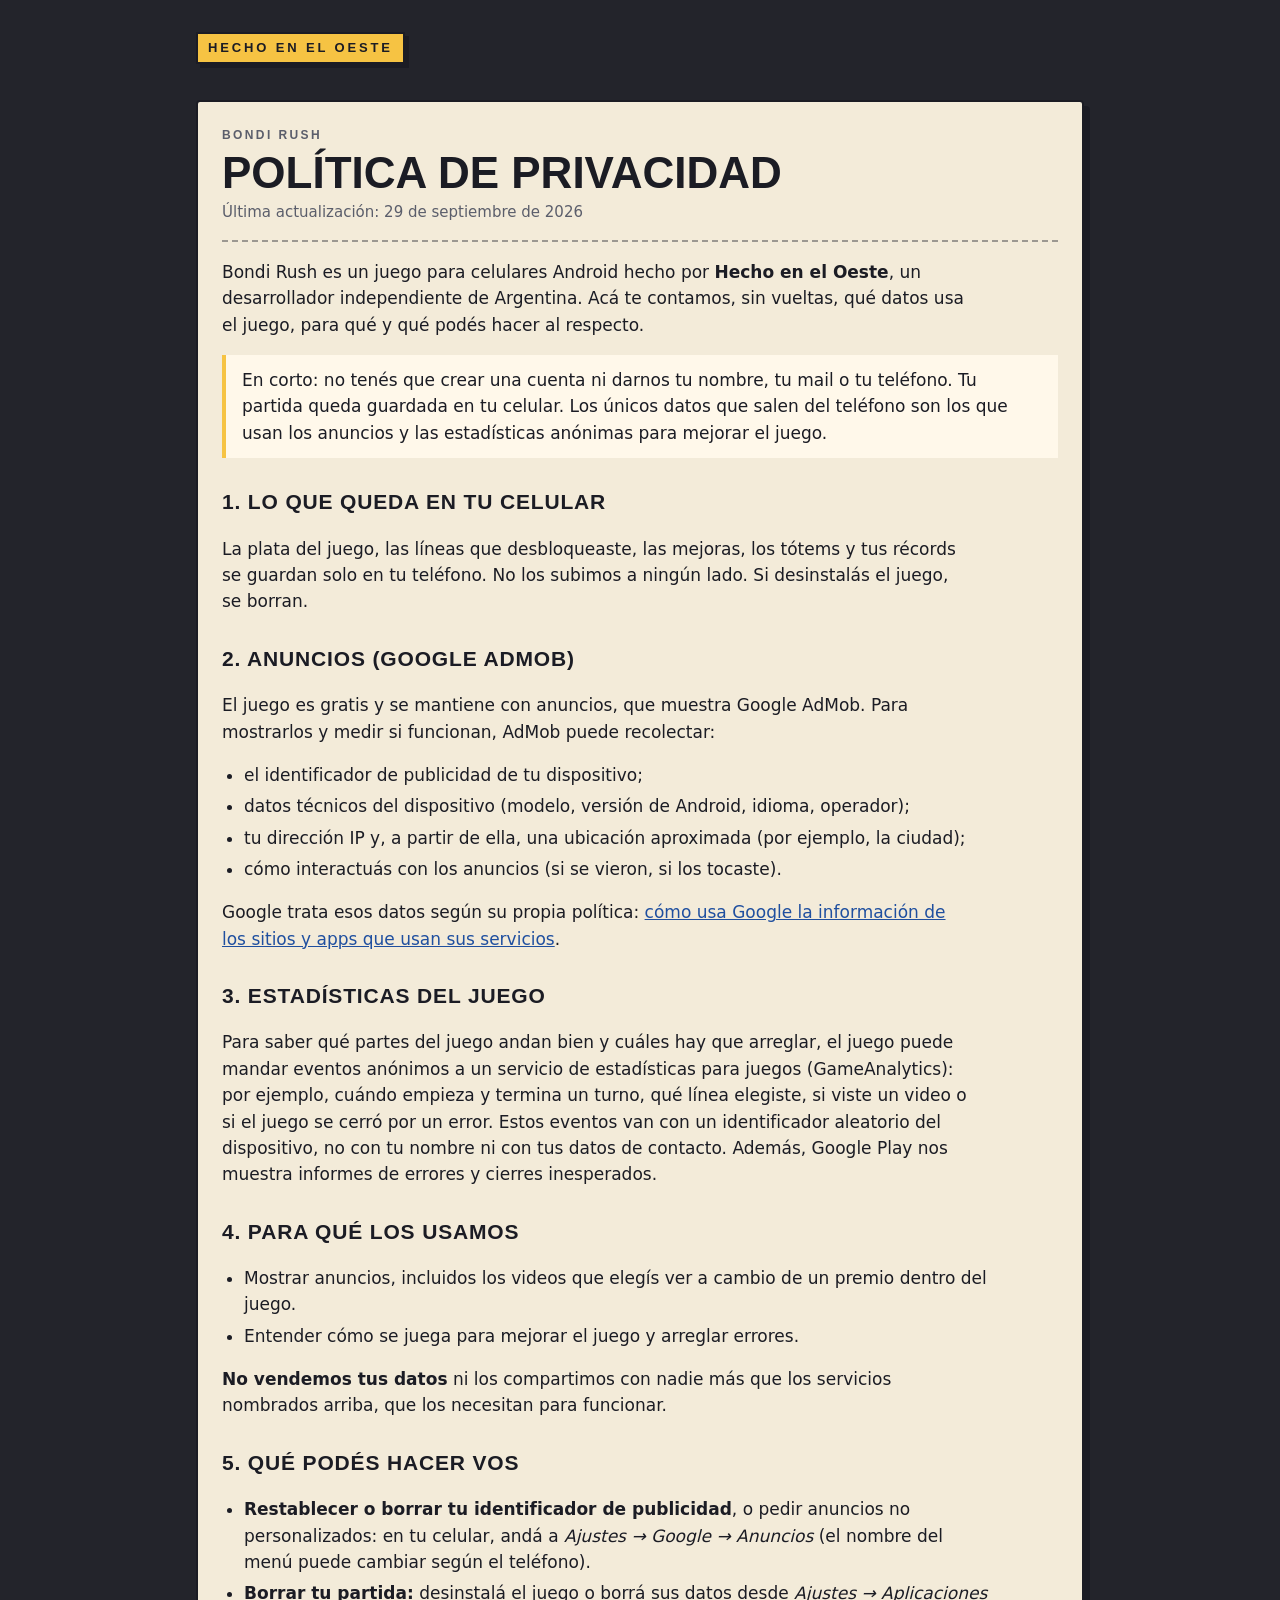
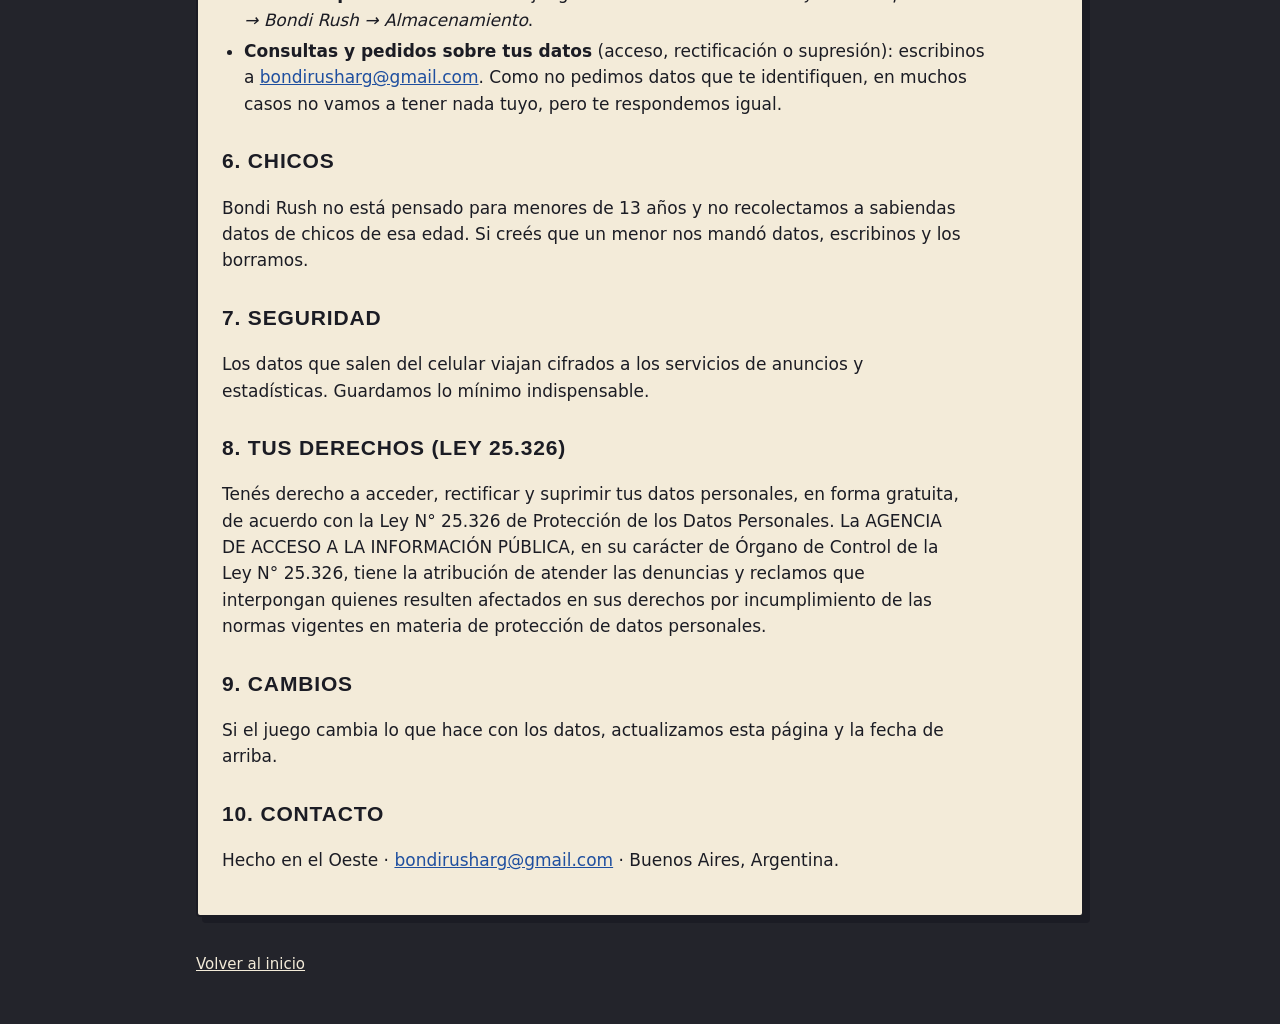
==== privacidad.html @ 9cf69bf5 "Web de Hecho en el Oeste y política de privacidad de Bondi Rush" ====
<!doctype html>
<html lang="es-AR">
<head>
  <meta charset="utf-8">
  <meta name="viewport" content="width=device-width, initial-scale=1">
  <title>Privacidad · Bondi Rush</title>
  <meta name="description" content="Política de privacidad de Bondi Rush, el juego de colectivos de Hecho en el Oeste.">
  <link rel="stylesheet" href="estilo.css">
</head>
<body>
  <main class="pagina">
    <a class="marca" href="./">
      <span class="sello">Hecho en el Oeste</span>
    </a>

    <article class="boleto legal">
      <p class="rubro">Bondi Rush</p>
      <h1>Política de privacidad</h1>
      <p class="fecha">Última actualización: 29 de septiembre de 2026</p>
      <hr class="cortado">

      <p>Bondi Rush es un juego para celulares Android hecho por <strong>Hecho en el Oeste</strong>, un desarrollador independiente de Argentina. Acá te contamos, sin vueltas, qué datos usa el juego, para qué y qué podés hacer al respecto.</p>

      <div class="nota">En corto: no tenés que crear una cuenta ni darnos tu nombre, tu mail o tu teléfono. Tu partida queda guardada en tu celular. Los únicos datos que salen del teléfono son los que usan los anuncios y las estadísticas anónimas para mejorar el juego.</div>

      <h2>1. Lo que queda en tu celular</h2>
      <p>La plata del juego, las líneas que desbloqueaste, las mejoras, los tótems y tus récords se guardan solo en tu teléfono. No los subimos a ningún lado. Si desinstalás el juego, se borran.</p>

      <h2>2. Anuncios (Google AdMob)</h2>
      <p>El juego es gratis y se mantiene con anuncios, que muestra Google AdMob. Para mostrarlos y medir si funcionan, AdMob puede recolectar:</p>
      <ul>
        <li>el identificador de publicidad de tu dispositivo;</li>
        <li>datos técnicos del dispositivo (modelo, versión de Android, idioma, operador);</li>
        <li>tu dirección IP y, a partir de ella, una ubicación aproximada (por ejemplo, la ciudad);</li>
        <li>cómo interactuás con los anuncios (si se vieron, si los tocaste).</li>
      </ul>
      <p>Google trata esos datos según su propia política: <a href="https://policies.google.com/technologies/partner-sites" rel="noopener">cómo usa Google la información de los sitios y apps que usan sus servicios</a>.</p>

      <h2>3. Estadísticas del juego</h2>
      <p>Para saber qué partes del juego andan bien y cuáles hay que arreglar, el juego puede mandar eventos anónimos a un servicio de estadísticas para juegos (GameAnalytics): por ejemplo, cuándo empieza y termina un turno, qué línea elegiste, si viste un video o si el juego se cerró por un error. Estos eventos van con un identificador aleatorio del dispositivo, no con tu nombre ni con tus datos de contacto. Además, Google Play nos muestra informes de errores y cierres inesperados.</p>

      <h2>4. Para qué los usamos</h2>
      <ul>
        <li>Mostrar anuncios, incluidos los videos que elegís ver a cambio de un premio dentro del juego.</li>
        <li>Entender cómo se juega para mejorar el juego y arreglar errores.</li>
      </ul>
      <p><strong>No vendemos tus datos</strong> ni los compartimos con nadie más que los servicios nombrados arriba, que los necesitan para funcionar.</p>

      <h2>5. Qué podés hacer vos</h2>
      <ul>
        <li><strong>Restablecer o borrar tu identificador de publicidad</strong>, o pedir anuncios no personalizados: en tu celular, andá a <em>Ajustes → Google → Anuncios</em> (el nombre del menú puede cambiar según el teléfono).</li>
        <li><strong>Borrar tu partida:</strong> desinstalá el juego o borrá sus datos desde <em>Ajustes → Aplicaciones → Bondi Rush → Almacenamiento</em>.</li>
        <li><strong>Consultas y pedidos sobre tus datos</strong> (acceso, rectificación o supresión): escribinos a <a href="mailto:bondirusharg@gmail.com">bondirusharg@gmail.com</a>. Como no pedimos datos que te identifiquen, en muchos casos no vamos a tener nada tuyo, pero te respondemos igual.</li>
      </ul>

      <h2>6. Chicos</h2>
      <p>Bondi Rush no está pensado para menores de 13 años y no recolectamos a sabiendas datos de chicos de esa edad. Si creés que un menor nos mandó datos, escribinos y los borramos.</p>

      <h2>7. Seguridad</h2>
      <p>Los datos que salen del celular viajan cifrados a los servicios de anuncios y estadísticas. Guardamos lo mínimo indispensable.</p>

      <h2>8. Tus derechos (Ley 25.326)</h2>
      <p>Tenés derecho a acceder, rectificar y suprimir tus datos personales, en forma gratuita, de acuerdo con la Ley N° 25.326 de Protección de los Datos Personales. La AGENCIA DE ACCESO A LA INFORMACIÓN PÚBLICA, en su carácter de Órgano de Control de la Ley N° 25.326, tiene la atribución de atender las denuncias y reclamos que interpongan quienes resulten afectados en sus derechos por incumplimiento de las normas vigentes en materia de protección de datos personales.</p>

      <h2>9. Cambios</h2>
      <p>Si el juego cambia lo que hace con los datos, actualizamos esta página y la fecha de arriba.</p>

      <h2>10. Contacto</h2>
      <p>Hecho en el Oeste · <a href="mailto:bondirusharg@gmail.com">bondirusharg@gmail.com</a> · Buenos Aires, Argentina.</p>
    </article>

    <footer class="pie">
      <a href="./">Volver al inicio</a>
    </footer>
  </main>
</body>
</html>
---- estilo.css ----
:root {
  --papel: #f3ebd9;
  --papel2: #fff8ea;
  --tinta: #1b1c24;
  --gris: #5b5e6b;
  --rojo: #d7372b;
  --ambar: #f6c343;
  --azul: #1f4f9f;
  --fondo: #23242b;
  --condensada: "Arial Narrow", "Roboto Condensed", "Helvetica Neue", Arial, sans-serif;
  --texto: system-ui, -apple-system, "Segoe UI", Roboto, Arial, sans-serif;
}

* { box-sizing: border-box; }

html { background: var(--fondo); }

body {
  margin: 0;
  background: var(--fondo);
  color: var(--tinta);
  font-family: var(--texto);
  font-size: 17px;
  line-height: 1.55;
}

a { color: var(--azul); }

.pagina {
  max-width: 920px;
  margin: 0 auto;
  padding: 32px 16px 48px;
}

/* ---------- marca ---------- */
.marca {
  display: inline-block;
  text-decoration: none;
  color: var(--papel);
}
.marca .sello {
  display: inline-block;
  background: var(--ambar);
  color: var(--tinta);
  border: 2px solid var(--tinta);
  box-shadow: 4px 4px 0 var(--tinta);
  font-family: var(--condensada);
  font-weight: 800;
  letter-spacing: .22em;
  font-size: 13px;
  padding: 4px 10px;
  text-transform: uppercase;
}
.marca .nombre {
  display: block;
  margin-top: 10px;
  font-family: var(--condensada);
  font-weight: 900;
  font-style: italic;
  text-transform: uppercase;
  line-height: .92;
  font-size: clamp(44px, 11vw, 92px);
  letter-spacing: -.01em;
  color: var(--papel);
  text-shadow: 3px 3px 0 var(--rojo), 6px 6px 0 var(--tinta);
}
.bajada {
  color: #c9c3b5;
  margin: 18px 0 0;
  font-size: 18px;
  max-width: 34em;
}

/* ---------- boleto ---------- */
.boleto {
  background: var(--papel);
  border: 2px solid var(--tinta);
  border-radius: 4px;
  box-shadow: 6px 6px 0 var(--tinta);
  padding: 24px;
  margin-top: 36px;
}
.boleto .rubro {
  font-family: var(--condensada);
  font-weight: 700;
  letter-spacing: .2em;
  text-transform: uppercase;
  font-size: 12px;
  color: var(--gris);
  margin: 0;
}
.cortado {
  border: 0;
  border-top: 2px dashed rgba(27, 28, 36, .4);
  margin: 16px 0;
}

.juego {
  display: grid;
  grid-template-columns: 1fr 250px;
  gap: 28px;
  align-items: center;
}
.juego h2 {
  font-family: var(--condensada);
  font-weight: 900;
  font-style: italic;
  text-transform: uppercase;
  font-size: clamp(38px, 8vw, 56px);
  line-height: .95;
  margin: 6px 0 12px;
}
.juego h2 span { color: var(--rojo); }
.juego .frase { font-size: 19px; font-weight: 600; margin: 0 0 14px; }
.juego ul { margin: 0 0 18px; padding-left: 20px; }
.juego li { margin: 3px 0; }

.estado {
  display: inline-block;
  background: var(--tinta);
  color: var(--ambar);
  font-family: var(--condensada);
  font-weight: 800;
  letter-spacing: .12em;
  text-transform: uppercase;
  font-size: 14px;
  padding: 8px 14px;
  border-radius: 3px;
}

.celu {
  justify-self: center;
  width: 100%;
  max-width: 250px;
  border: 8px solid var(--tinta);
  border-radius: 26px;
  overflow: hidden;
  box-shadow: 6px 6px 0 rgba(27, 28, 36, .35);
  background: var(--tinta);
  transform: rotate(2deg);
}
.celu img { display: block; width: 100%; height: auto; }

/* ---------- texto largo (privacidad) ---------- */
.legal h1 {
  font-family: var(--condensada);
  font-weight: 900;
  text-transform: uppercase;
  font-size: clamp(30px, 6vw, 44px);
  line-height: 1;
  margin: 6px 0 6px;
}
.legal .fecha { color: var(--gris); margin: 0; font-size: 15px; }
.legal h2 {
  font-family: var(--condensada);
  font-weight: 800;
  text-transform: uppercase;
  letter-spacing: .04em;
  font-size: 21px;
  margin: 28px 0 6px;
}
.legal p, .legal li { max-width: 44em; }
.legal ul { padding-left: 22px; }
.legal li { margin: 5px 0; }
.nota {
  background: var(--papel2);
  border-left: 4px solid var(--ambar);
  padding: 12px 16px;
  margin: 16px 0;
}

/* ---------- pie ---------- */
.pie {
  margin-top: 36px;
  color: #a7a293;
  font-size: 15px;
  display: flex;
  flex-wrap: wrap;
  gap: 8px 22px;
}
.pie a { color: var(--papel); }

@media (max-width: 680px) {
  .juego { grid-template-columns: 1fr; }
  .celu { max-width: 220px; margin-top: 4px; }
  .boleto { padding: 18px; }
  .estado { font-size: 13px; letter-spacing: .05em; padding: 8px 12px; }
}
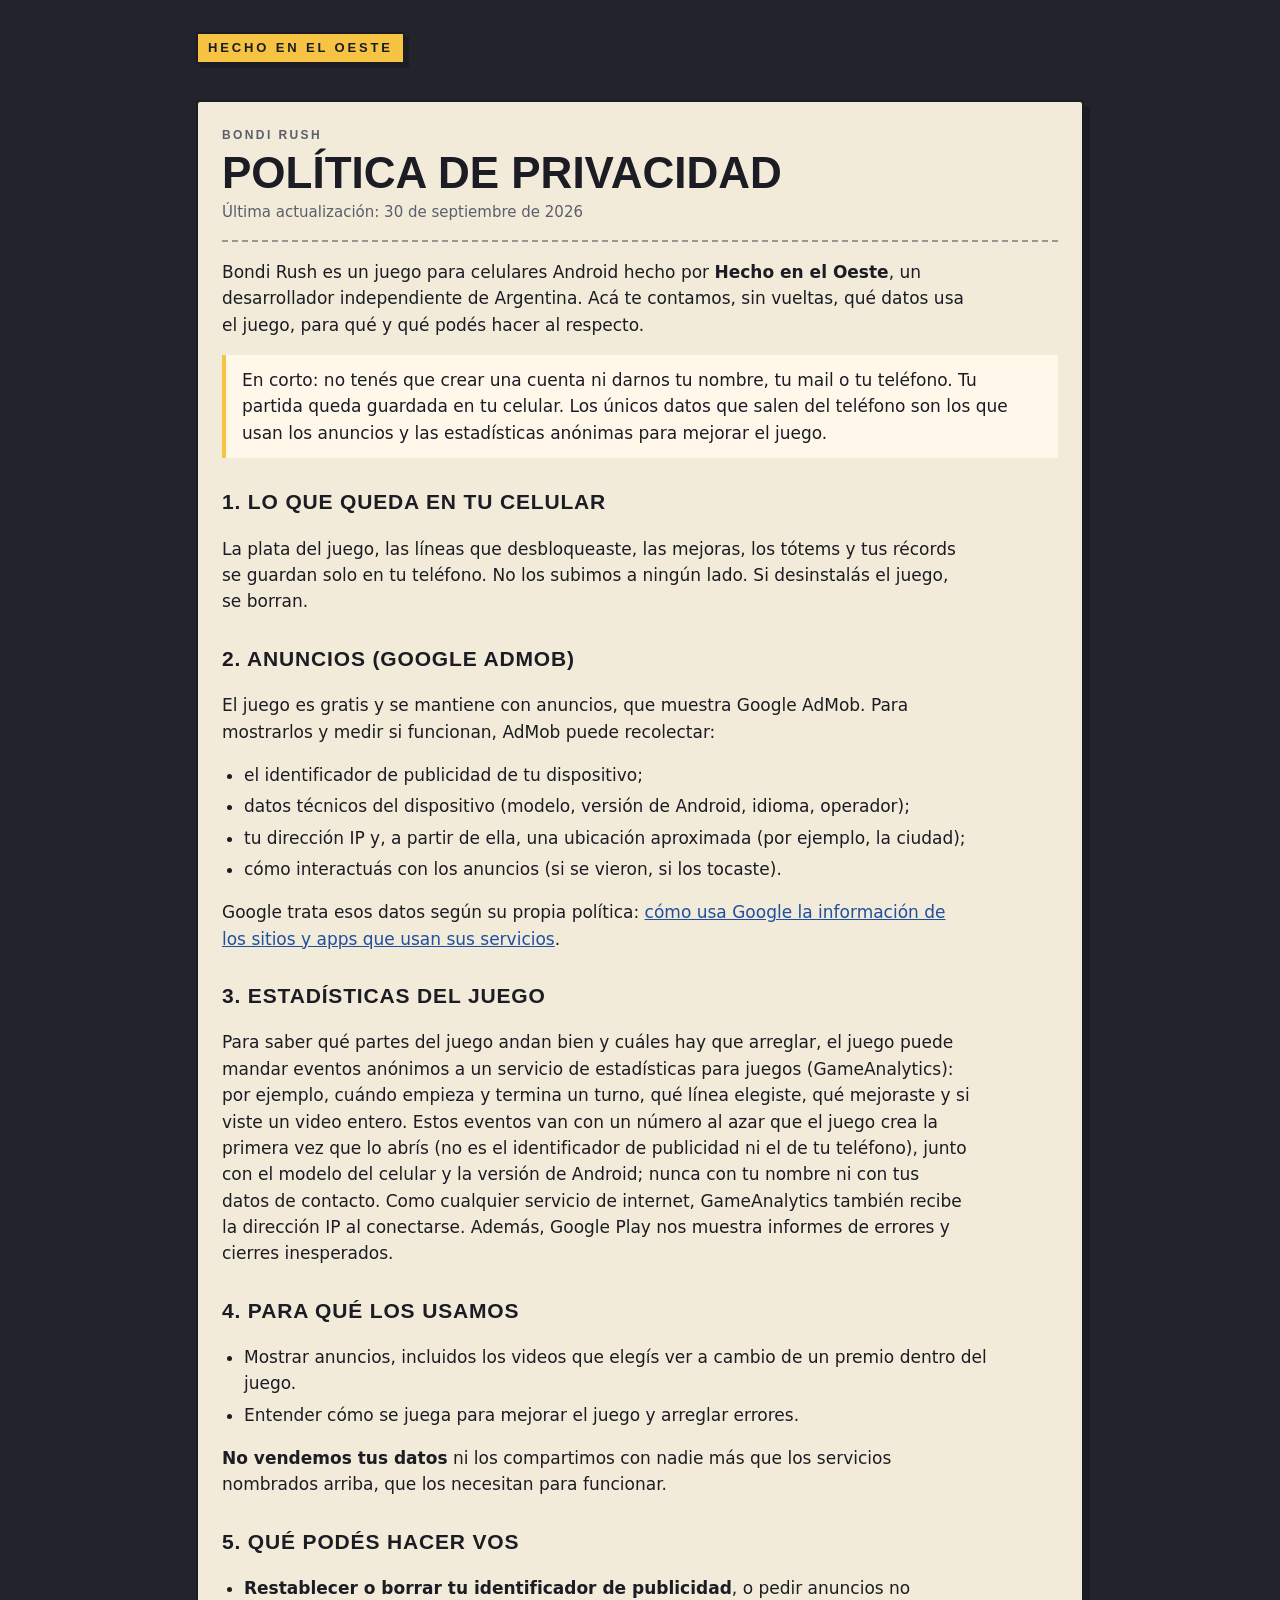
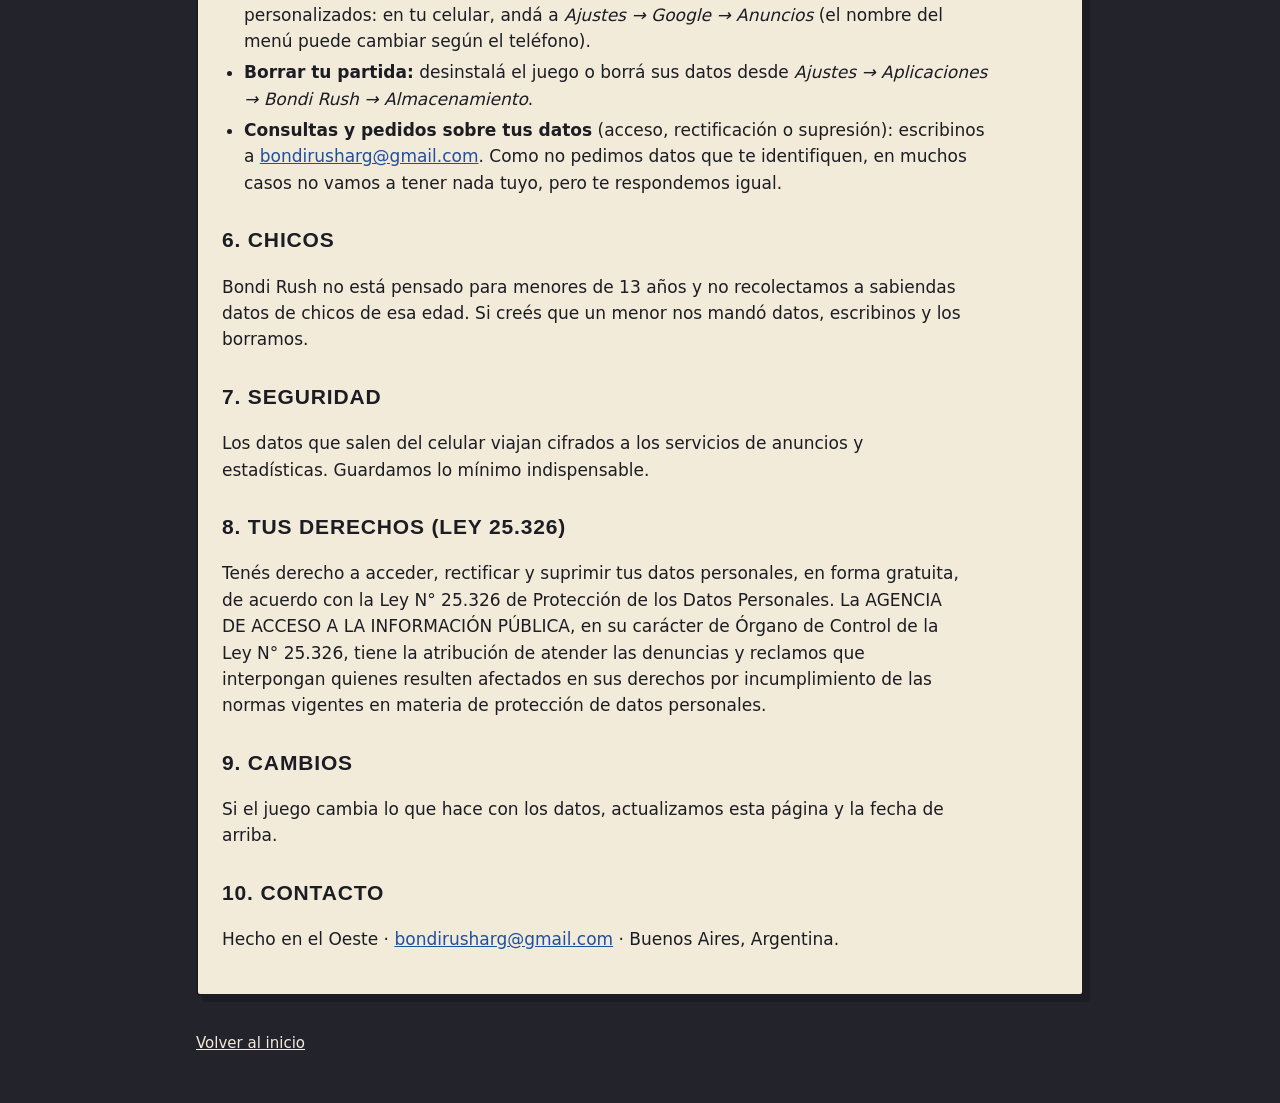
==== commit f35fd0c1: "Detalla qué datos usan las estadísticas" ====
--- a/privacidad.html
+++ b/privacidad.html
@@ -16,7 +16,7 @@
     <article class="boleto legal">
       <p class="rubro">Bondi Rush</p>
       <h1>Política de privacidad</h1>
-      <p class="fecha">Última actualización: 29 de septiembre de 2026</p>
+      <p class="fecha">Última actualización: 30 de septiembre de 2026</p>
       <hr class="cortado">
 
       <p>Bondi Rush es un juego para celulares Android hecho por <strong>Hecho en el Oeste</strong>, un desarrollador independiente de Argentina. Acá te contamos, sin vueltas, qué datos usa el juego, para qué y qué podés hacer al respecto.</p>
@@ -37,7 +37,7 @@
       <p>Google trata esos datos según su propia política: <a href="https://policies.google.com/technologies/partner-sites" rel="noopener">cómo usa Google la información de los sitios y apps que usan sus servicios</a>.</p>
 
       <h2>3. Estadísticas del juego</h2>
-      <p>Para saber qué partes del juego andan bien y cuáles hay que arreglar, el juego puede mandar eventos anónimos a un servicio de estadísticas para juegos (GameAnalytics): por ejemplo, cuándo empieza y termina un turno, qué línea elegiste, si viste un video o si el juego se cerró por un error. Estos eventos van con un identificador aleatorio del dispositivo, no con tu nombre ni con tus datos de contacto. Además, Google Play nos muestra informes de errores y cierres inesperados.</p>
+      <p>Para saber qué partes del juego andan bien y cuáles hay que arreglar, el juego puede mandar eventos anónimos a un servicio de estadísticas para juegos (GameAnalytics): por ejemplo, cuándo empieza y termina un turno, qué línea elegiste, qué mejoraste y si viste un video entero. Estos eventos van con un número al azar que el juego crea la primera vez que lo abrís (no es el identificador de publicidad ni el de tu teléfono), junto con el modelo del celular y la versión de Android; nunca con tu nombre ni con tus datos de contacto. Como cualquier servicio de internet, GameAnalytics también recibe la dirección IP al conectarse. Además, Google Play nos muestra informes de errores y cierres inesperados.</p>
 
       <h2>4. Para qué los usamos</h2>
       <ul>
--- a/estilo.css
+++ b/estilo.css
@@ -169,6 +169,34 @@
   margin: 16px 0;
 }
 
+/* ---------- cafecito ---------- */
+.cafecito {
+  display: flex;
+  flex-wrap: wrap;
+  align-items: center;
+  justify-content: space-between;
+  gap: 16px 24px;
+  padding: 20px 24px;
+}
+.cafecito > div { flex: 1 1 280px; }
+.cafecito .frase { font-size: 17px; font-weight: 600; margin: 8px 0 0; }
+.boton-cafe {
+  display: inline-block;
+  background: var(--ambar);
+  color: var(--tinta);
+  border: 2px solid var(--tinta);
+  box-shadow: 4px 4px 0 var(--tinta);
+  border-radius: 4px;
+  font-family: var(--condensada);
+  font-weight: 800;
+  letter-spacing: .08em;
+  text-transform: uppercase;
+  text-decoration: none;
+  font-size: 16px;
+  padding: 12px 18px;
+}
+.boton-cafe:active { transform: translate(3px, 3px); box-shadow: 1px 1px 0 var(--tinta); }
+
 /* ---------- pie ---------- */
 .pie {
   margin-top: 36px;
